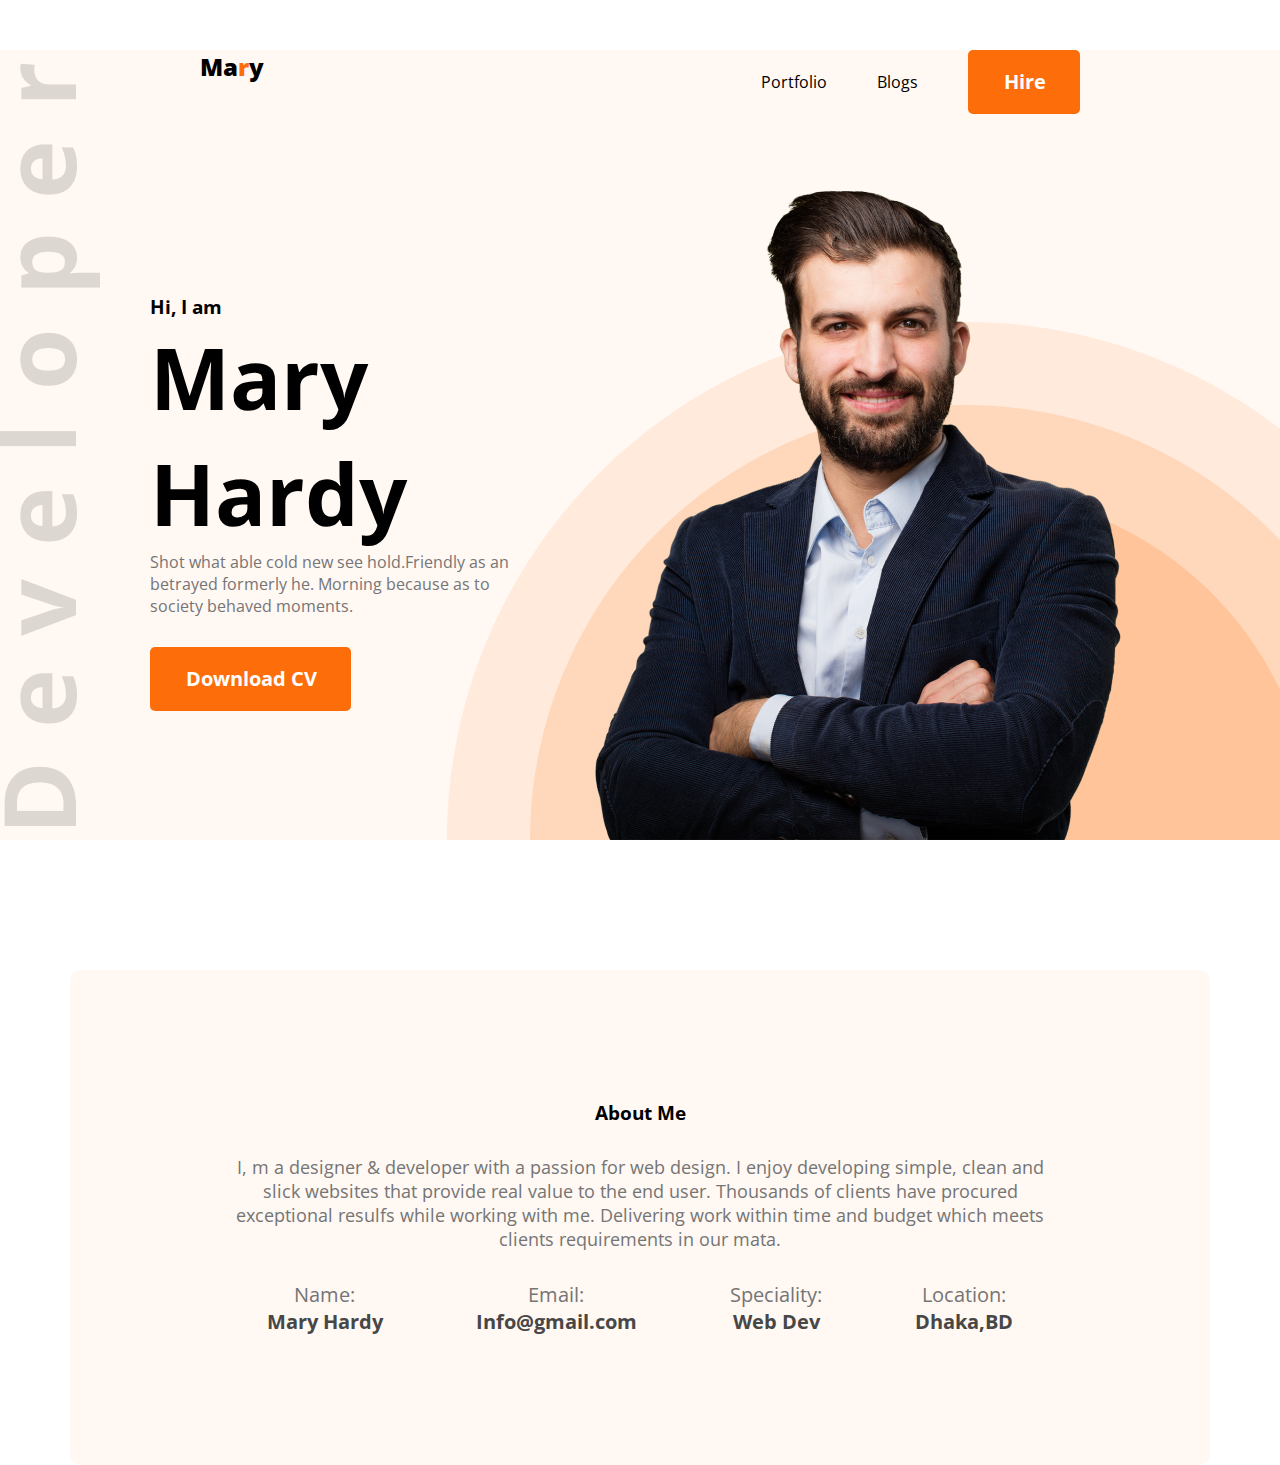
==== images/icons/index.html @ 7aba3c2b "added header and about section" ====
<!DOCTYPE html>
<html lang="en">
<head>
    <meta charset="UTF-8">
    <meta http-equiv="X-UA-Compatible" content="IE=edge">
    <meta name="viewport" content="width=device-width, initial-scale=1.0">
    <title> Developer-Portfolio </title>
    <link rel="stylesheet" href="styles/fortfolio.css">
    <link rel="preconnect" href="https://fonts.googleapis.com"><link rel="preconnect" href="https://fonts.gstatic.com" crossorigin><link href="https://fonts.googleapis.com/css2?family=Dosis:wght@600&family=Open+Sans&display=swap" rel="stylesheet">
</head>
<body>
    <header class="header">
        <nav>
            <h2 class="nav-title">Ma<span class="text-primary">r</span>y</h2>
            <ul>
                <li>Portfolio</li>
                <li>Blogs</li>
                <li> <button class="btn-primary"> Hire</button></li>
            </ul>
        </nav>
        <!-- header banner-->
        <div class="banner">
            <div>
                <h3 class="bannersub-title"> Hi, I am</h3>
                <h1 class="banner-title"> Mary Hardy </h1>
                <p class="benner-description">Shot what able cold new see hold.Friendly as an betrayed formerly he. Morning because as to society behaved moments.</p>
                <button class="btn-primary"> Download CV</button>
            </div>
            <img src="hardy.png" alt=" hardy">
        </div>
    </header>
    <main> <section class="about"> 
        <h3 class="section-title"> About Me</h3>
        <p class="section-description"> I, m a designer & developer with a passion for web design. I enjoy developing simple, clean and slick websites that provide real value to the end user. Thousands of clients have procured exceptional resulfs while working with me. Delivering work within time and budget which meets clients requirements in our mata.  </p>
        <div class="about-info-container">
            <div class="about-info">
                <p class="info-title">Name:</p>
                <p class="info-description">Mary Hardy</p>
            </div>
            <div class="about-info">
                <p class="info-title">Email:</p>
                <p class="info-description"> Info@gmail.com</p>
            </div>
            <div class="about-info">
                <p class="info-title">Speciality:</p>
                <p class="info-description">Web Dev</p>
            </div>
            <div class="about-info">
                <p class="info-title"> Location:</p>
                <p class="info-description">Dhaka,BD</p>
            </div>
        </div>

    </section>





    </main>
    
</body>
</html>
---- images/icons/styles/fortfolio.css ----
* {
  margin: 0;
  font-family: "Open Sans", sans-serif;
}

.text-primary {
  color: #fd6e0a;
}
.btn-primary {
  color: #ffffff;
  font-weight: 700;
  font-size: 20px;
  height: 64px;
  border-radius: 5px;
  background: #fd6e0a;
  border: 0;
  padding: 18px 34px 19px 36px;
}
nav {
  display: flex;
  justify-content: space-between;
  margin: 50px 200px;
}
.nav-title {
  font-style: normal;
  font-weight: 800;
}
nav ul {
  display: flex;
  align-items: center;
}
nav li {
  list-style: none;
  margin-left: 50px;
}

.header {
    background: #FFF8F3;
    background-image: url(../../header_bg.png),url('../../developer.png');
    background-repeat: no-repeat;
    background-position: bottom right ,left ;
}
/* banner style */
.banner {
    display: flex;
    align-items: center;
    margin: 0 150px;
  }
.banner-title {
    font-weight: 700;
font-size: 85px;
}
.banner-sub-title {
  font-weight: 600;
  font-size: 45px;
  margin-bottom:20px;
}
.benner-description{ 
    color: #757575;
    font-size: 16px;
    margin-bottom:30px ;
}
/* main section */
main {
    max-width: 1140px ;
    margin: 0 auto;
}

/* about section */
.about{
margin-top: 130px;
background: #FFF8F3;
border-radius: 10px;
padding: 130px 150px;
text-align: center;

}
.section-title{
    
    margin-bottom: 30px;
    font-weight: 700;

}
.section-description{
    font-size: 18px;
    color: #757575;
    margin-bottom: 30px;


}
.about-info-container{
    display: flex;
    justify-content: space-around;
}
.info-title{
    font-size: 20px;
    color: #757575;
}
.info-description{
    color: #474747;
    font-size: 20px;
    font-weight: 700;
}
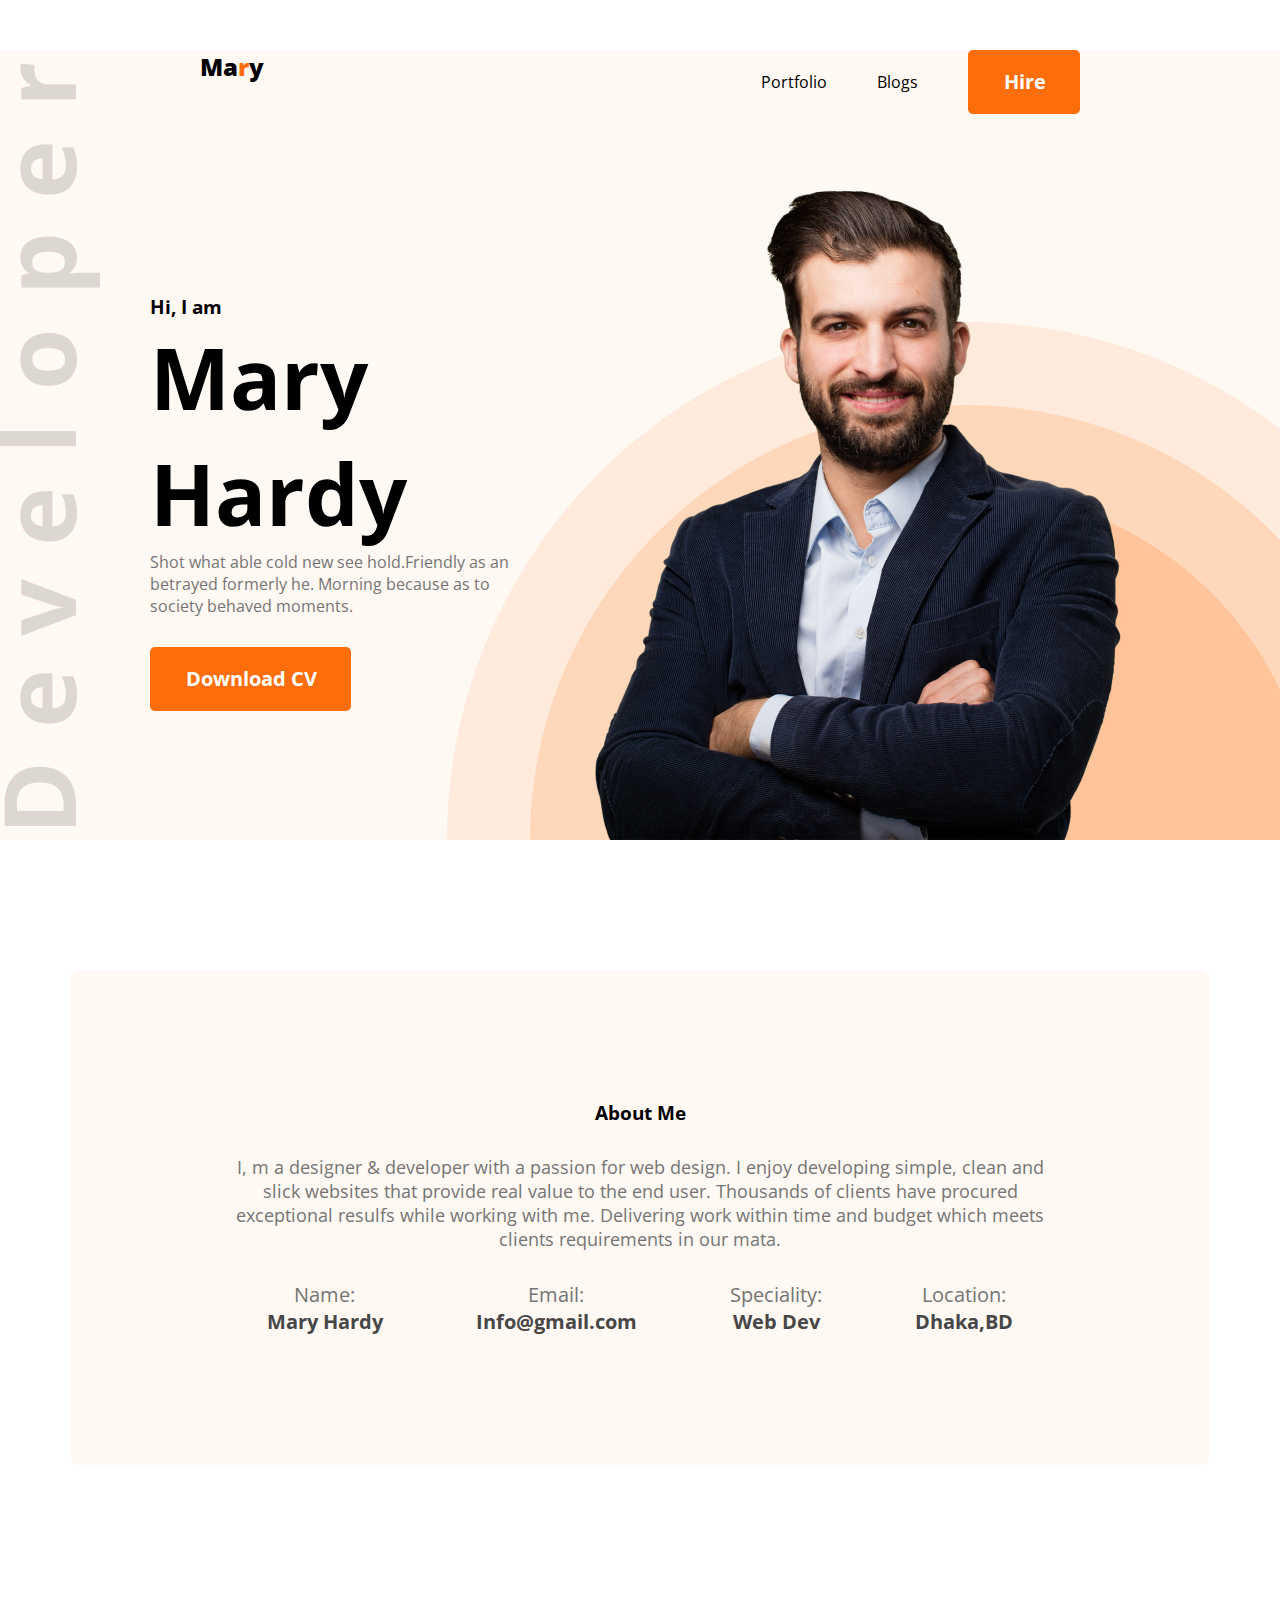
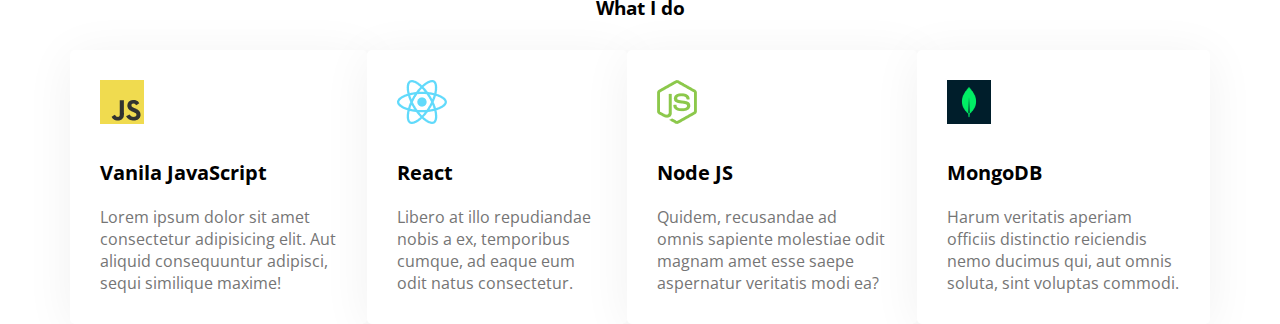
==== commit 2f8f542c: "addedskills iteams" ====
--- a/images/icons/index.html
+++ b/images/icons/index.html
@@ -52,7 +52,33 @@
         </div>
 
     </section>
+    <!--what i do -->
+ <section class="what-i-do ">
+    <h3 class="section-title"> What I do </h3>
+    <div class="skills-container">
+        <div class="skill">
+            <img src="../icons/js.png" alt="">
+            <p class="skill-title"> Vanila JavaScript</p>
+            <p class="skill-description">Lorem ipsum dolor sit amet consectetur adipisicing elit. Aut aliquid consequuntur adipisci, sequi similique maxime!</p>
+        </div>
+        <div class="skill">
+            <img src="../icons/react.png" alt="">
+            <p class="skill-title"> React</p>
+            <p class="skill-description">Libero at illo repudiandae nobis a ex, temporibus cumque, ad eaque eum odit natus consectetur.</p>
+        </div>
+        <div class="skill">
+            <img src="../icons/nodejs.png" alt="">
+            <p class="skill-title"> Node JS</p>
+            <p class="skill-description">Quidem, recusandae ad omnis sapiente molestiae odit magnam amet esse saepe aspernatur veritatis modi ea?</p>
+        </div>
+        <div class="skill">
+            <img src="../icons/mongo.png" alt="">
+            <p class="skill-title"> MongoDB</p>
+            <p class="skill-description">Harum veritatis aperiam officiis distinctio reiciendis nemo ducimus qui, aut omnis soluta, sint voluptas commodi.</p>
+        </div>
+    </div>
 
+ </section>
 
 
 
--- a/images/icons/styles/fortfolio.css
+++ b/images/icons/styles/fortfolio.css
@@ -77,6 +77,7 @@
 }
 .section-title{
     
+    text-align: center;
     margin-bottom: 30px;
     font-weight: 700;
 
@@ -100,4 +101,27 @@
     color: #474747;
     font-size: 20px;
     font-weight: 700;
+}
+/* what i do */
+.what-i-do{
+    margin-top: 130px;
+}
+.skills-container{
+    display: flex;
+}
+.skill {
+    background: #FFFFFF;
+box-shadow: 0px 6px 50px rgba(0, 0, 0, 0.06);
+border-radius: 5px; 
+padding: 30px;
+}
+.skill-title{
+    font-weight: 700;
+    font-size: 20px;
+    margin-top: 30px;
+    margin-bottom: 20px;
+}
+.skill-description {
+    color: #757575;
+
 }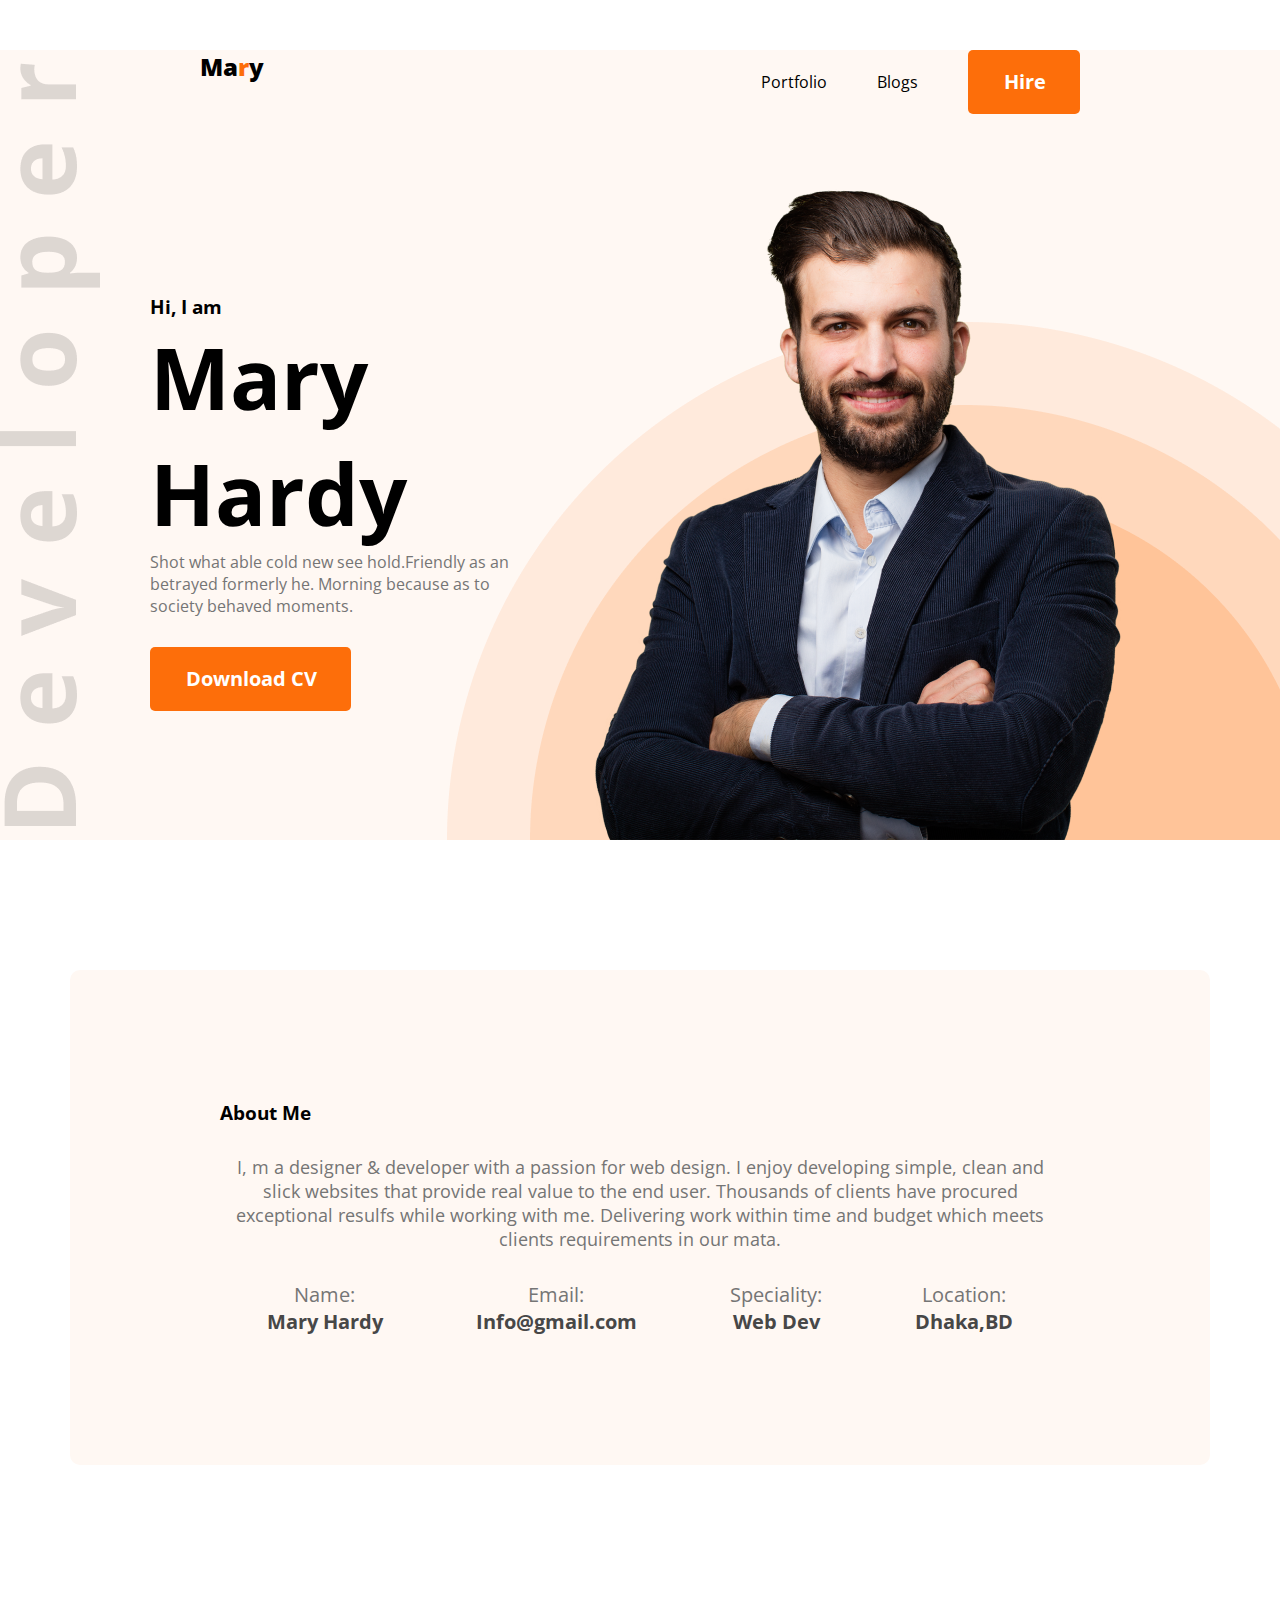
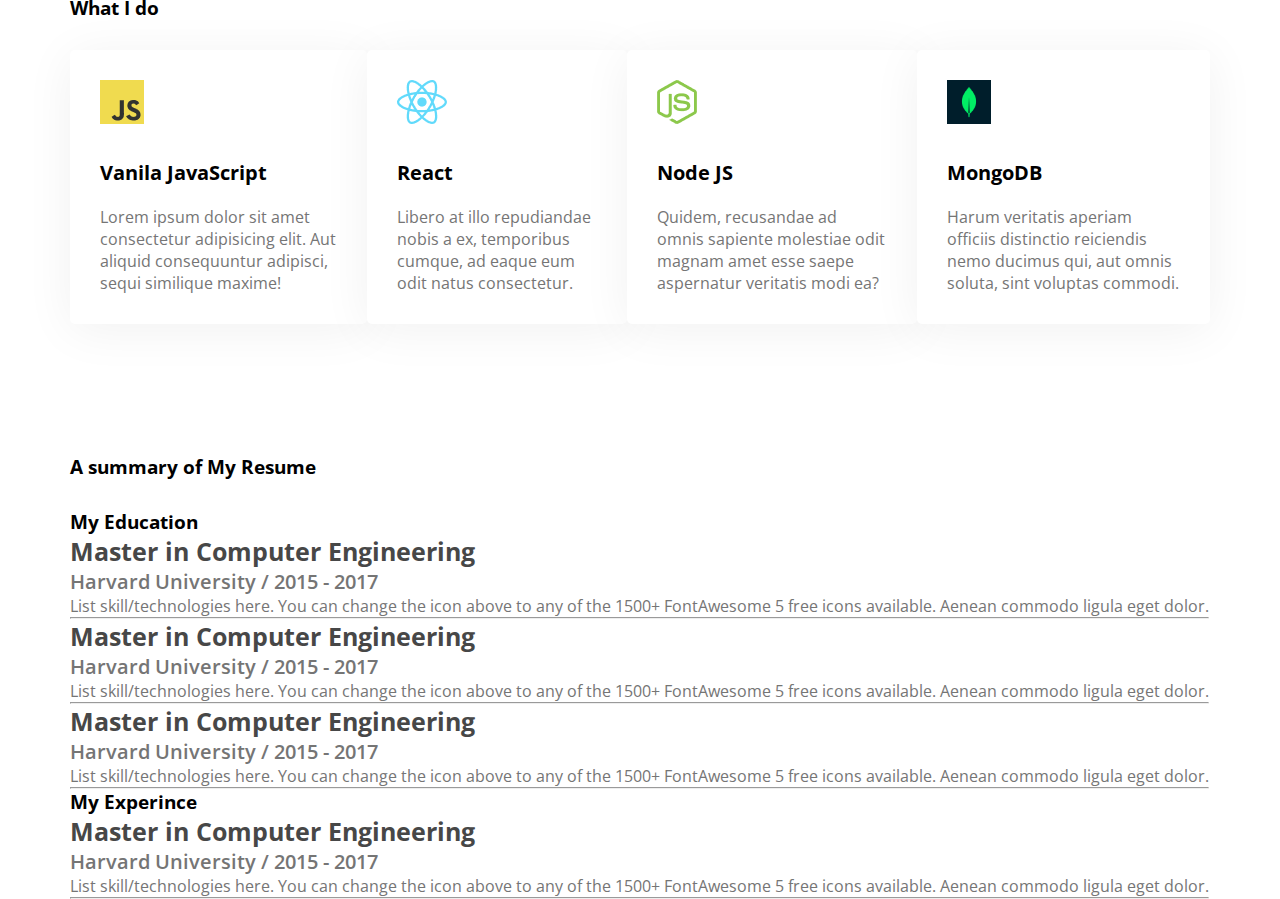
==== commit 271d336d: "contact section added" ====
--- a/images/icons/index.html
+++ b/images/icons/index.html
@@ -79,6 +79,48 @@
     </div>
 
  </section>
+ <!--resume section-->
+ <section class="resume">
+    <h3 class="section-title"> A summary of My Resume </h3>
+    <div class="resume-content">
+        <div>
+
+    <h3 class="resume-title">My Education</h3>
+    <div class="resume-item">
+         <h4 class="title">Master in Computer Engineering</h4>
+    <h5 class="sub-title"> Harvard University / 2015 - 2017 </h5>
+    <p class="description">List skill/technologies here. You can change the icon above 
+        to any of the 1500+ FontAwesome 5 free icons available. Aenean commodo ligula eget dolor.</p>
+        <hr>
+    <div class="resume-item">
+         <h4 class="title">Master in Computer Engineering</h4>
+    <h5 class="sub-title"> Harvard University / 2015 - 2017 </h5>
+    <p class="description">List skill/technologies here. You can change the icon above 
+        to any of the 1500+ FontAwesome 5 free icons available. Aenean commodo ligula eget dolor.</p>
+        <hr>
+    <div class="resume-item">
+         <h4 class="title">Master in Computer Engineering</h4>
+    <h5 class="sub-title"> Harvard University / 2015 - 2017 </h5>
+    <p class="description">List skill/technologies here. You can change the icon above 
+        to any of the 1500+ FontAwesome 5 free icons available. Aenean commodo ligula eget dolor.</p>
+        <hr>
+    </div>
+    </div>
+</div>
+    <h3 class="resume-title">My Experince </h3>
+    <div class="resume-item">
+        <h4 class="title">Master in Computer Engineering</h4>
+   <h5 class="sub-title"> Harvard University / 2015 - 2017 </h5>
+   <p class="description">List skill/technologies here. You can change the icon above 
+       to any of the 1500+ FontAwesome 5 free icons available. Aenean commodo ligula eget dolor.</p>
+       <hr>
+
+    </div>
+
+    </div>
+
+
+ </section>
 
 
 
--- a/images/icons/styles/fortfolio.css
+++ b/images/icons/styles/fortfolio.css
@@ -65,6 +65,10 @@
     max-width: 1140px ;
     margin: 0 auto;
 }
+section{
+  margin-top: 130px;
+
+}
 
 /* about section */
 .about{
@@ -124,4 +128,52 @@
 .skill-description {
     color: #757575;
 
+}
+ /* resume content */
+ .resume-content{
+  display: flex;
+ }
+ .title {
+  font-weight: 700;
+font-size: 25px;
+color: #474747;
+  
+ }
+ .sub-title {
+  color: #757575;
+  font-weight: 600;
+  font-size: 20px;
+  
+  
+
+ }
+ .description{
+  color: #757575;
+
+
+ }
+ 
+ /*-- section title ---*/
+ .section-title{
+  text-align: left;
+ }
+ .contact{
+  display: flex;
+  gap: 100px;
+  background-color:#FFF8F3 ;
+  padding: 130px 200px;
+ }
+ .contact input[type=text], input[type=email
+ ], textarea {
+  margin-bottom:24px ;
+  border: 0;
+  width: 100%;
+  padding: 18px 30px;
+ }
+input{
+ height: 64px;
+  
+}
+.contact a{
+  text-decoration: none;
 }